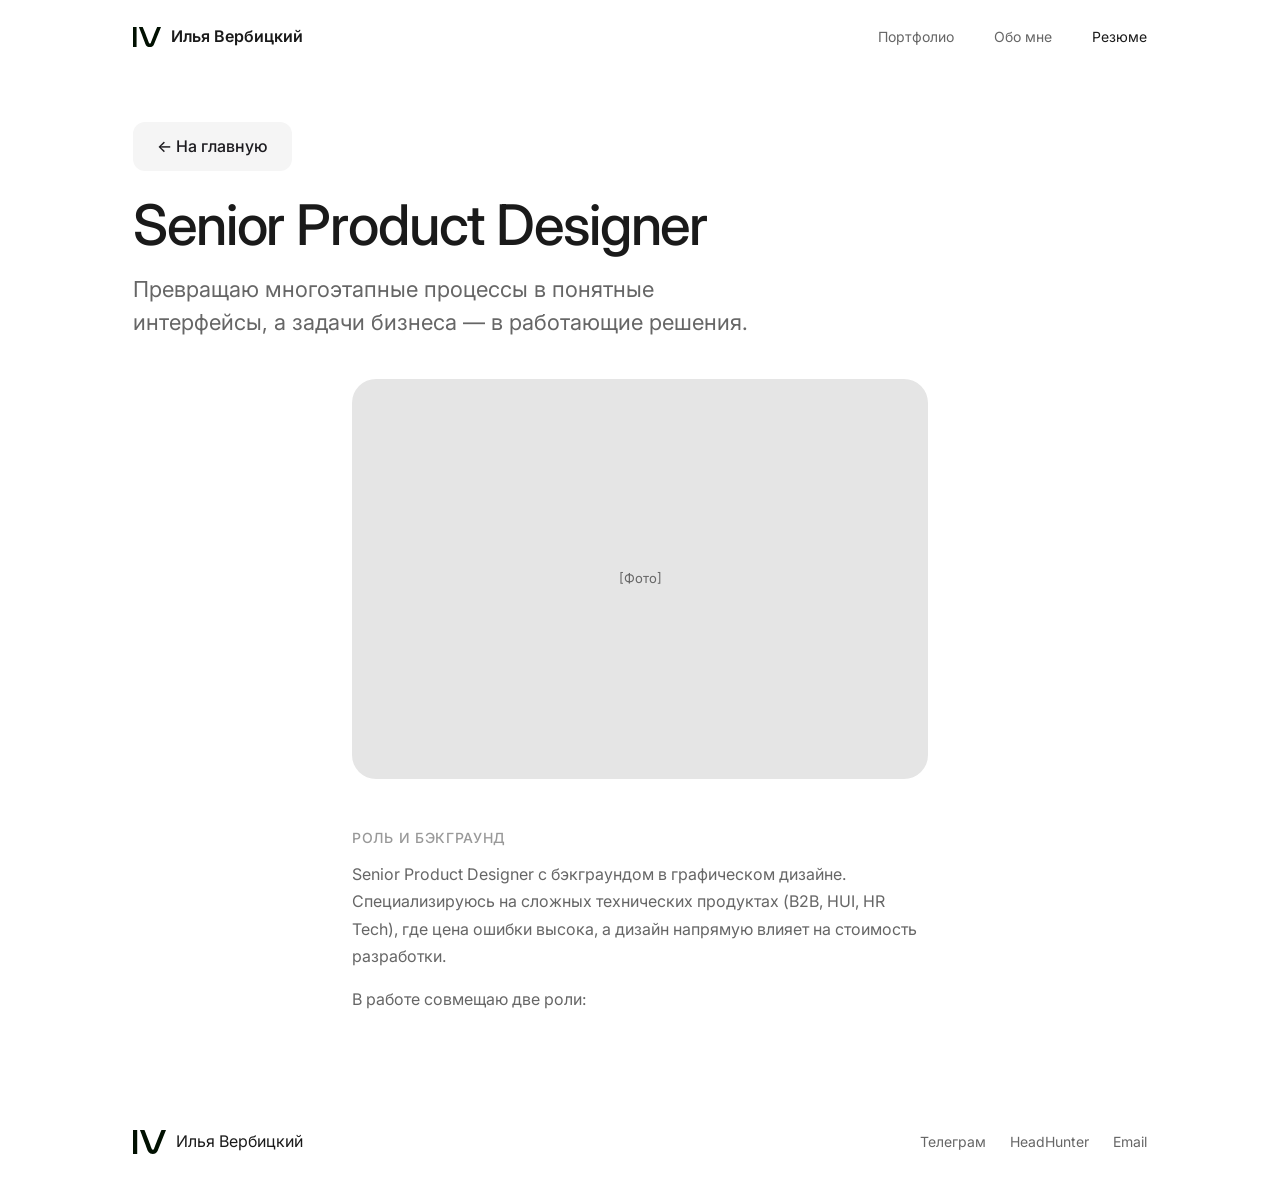
==== about.html @ c3d99a30 "Update about page with new content structure and photo placeholder" ====
<!DOCTYPE html>
<html lang="ru">
<head>
    <meta charset="UTF-8">
    <meta name="viewport" content="width=device-width, initial-scale=1.0">
    <title>Обо мне — Илья Вербицкий</title>
    <link rel="icon" type="image/x-icon" href="images/fav-icon.ico">
    <link rel="stylesheet" href="styles.css">
</head>
<body>
    <header class="header">
        <div class="container header__inner">
            <a href="/" class="logo">
                <img src="images/logo.svg" alt="Logo" class="logo__img">
                <span>Илья Вербицкий</span>
            </a>
            <nav class="nav">
                <a href="/#projects" class="nav__link">Портфолио</a>
                <a href="/#about" class="nav__link">Обо мне</a>
                <a href="images/resume.pdf" target="_blank" class="nav__link nav__link--resume">Резюме</a>
            </nav>
        </div>
    </header>

    <main>
        <section class="project-hero about-hero">
            <div class="container">
                <a href="/" class="project-hero__back">← На главную</a>
                <h1 class="project-hero__title">Senior Product Designer</h1>
                <p class="about-hero__subtitle">Превращаю многоэтапные процессы в понятные интерфейсы, а задачи бизнеса — в работающие решения.</p>
            </div>
        </section>

        <section class="about-page">
            <div class="container container--narrow">
                <div class="about-page__photo">[Фото]</div>

                <h2>Роль и Бэкграунд</h2>
                <p>Senior Product Designer с бэкграундом в графическом дизайне. Специализируюсь на сложных технических продуктах (B2B, HUI, HR Tech), где цена ошибки высока, а дизайн напрямую влияет на стоимость разработки.</p>
                <p>В работе совмещаю две роли:</p>
            </div>
        </section>
    </main>

    <footer class="footer">
        <div class="container footer__inner">
            <a href="/" class="footer__logo">
                <img src="images/logo.svg" alt="Logo" class="footer__logo-img">
                <span>Илья Вербицкий</span>
            </a>
            <div class="footer__links">
                <a href="https://t.me/gold_yaroboy">Телеграм</a>
                <a href="https://hh.ru/resume/5856a843ff042b6bfa0039ed1f545057764f38?hhtmFrom=resume_list" target="_blank">HeadHunter</a>
                <a href="mailto:e.ti.che@mail.ru">Email</a>
            </div>
        </div>
    </footer>
</body>
</html>
---- styles.css ----
@import url('https://fonts.googleapis.com/css2?family=Inter:wght@400;500;600&display=swap');

* {
    margin: 0;
    padding: 0;
    box-sizing: border-box;
}

:root {
    --color-text: #1a1a1a;
    --color-text-secondary: #666;
    --color-text-tertiary: #999;
    --color-bg: #fff;
    --color-border: #e5e5e5;
    --color-accent: #0066ff;
    --font-sans: 'Inter', -apple-system, BlinkMacSystemFont, 'Segoe UI', sans-serif;
    --container-width: 1078px;
}

html {
    scroll-behavior: smooth;
}

body {
    font-family: var(--font-sans);
    font-size: 16px;
    line-height: 1.6;
    color: var(--color-text);
    background: var(--color-bg);
    -webkit-font-smoothing: antialiased;
    -moz-osx-font-smoothing: grayscale;
}

a {
    color: inherit;
    text-decoration: none;
}

.container {
    max-width: var(--container-width);
    margin: 0 auto;
    padding: 0 32px;
}

.container--narrow {
    max-width: 640px;
}

/* Header */
.header {
    padding: 24px 0;
}

.header__inner {
    display: flex;
    justify-content: space-between;
    align-items: center;
}

.logo {
    font-weight: 600;
    font-size: 16px;
    color: var(--color-text);
    display: flex;
    align-items: center;
    gap: 10px;
}

.logo__img {
    height: 20px;
    width: auto;
}

.footer__logo-img {
    height: 16px;
    width: auto;
}

.footer__logo {
    display: flex;
    align-items: center;
    gap: 10px;
}

.footer__logo-img {
    height: 24px;
    width: auto;
}

.nav {
    display: flex;
    gap: 40px;
}

.nav__link {
    font-size: 14px;
    color: var(--color-text-secondary);
    transition: color 0.2s;
}

.nav__link:hover {
    color: var(--color-text);
}

.nav__link--resume {
    color: var(--color-text);
}

/* Hero */
.hero {
    padding: 100px 0 60px;
}

.hero__title {
    font-size: 64px;
    font-weight: 500;
    line-height: 1.1;
    margin-bottom: 24px;
    letter-spacing: -0.03em;
}

.hero__subtitle {
    font-size: 28px;
    color: var(--color-text-secondary);
    max-width: 800px;
    margin-bottom: 40px;
    line-height: 1.5;
    font-weight: 400;
}

.btn {
    display: inline-block;
    padding: 12px 24px;
    background: #F5F5F5;
    color: #1C1B1F;
    font-size: 16px;
    font-weight: 500;
    border-radius: 12px;
    transition: opacity 0.2s;
}

.btn:hover {
    opacity: 0.7;
}

/* Projects */
.projects {
    padding: 60px 0;
}

.project {
    padding: 48px 0;
}

.project__title {
    font-size: 48px;
    font-weight: 500;
    margin-bottom: 24px;
    letter-spacing: -0.02em;
}

.project__image {
    background: var(--color-border);
    border-radius: 24px;
    min-height: 400px;
    display: flex;
    align-items: center;
    justify-content: center;
    color: var(--color-text-secondary);
    font-size: 13px;
    margin-bottom: 24px;
    overflow: hidden;
}

.project__image img {
    width: 100%;
    height: auto;
    display: block;
    border-radius: 24px;
}

.project__content {
    max-width: 640px;
}

.project__description {
    color: var(--color-text-secondary);
    margin-bottom: 20px;
    line-height: 1.7;
}

.project__highlights {
    list-style: none;
    margin-bottom: 20px;
}

.project__highlights li {
    position: relative;
    padding-left: 14px;
    margin-bottom: 6px;
    font-size: 14px;
    color: var(--color-text-secondary);
    line-height: 1.5;
}

.project__highlights li::before {
    content: '•';
    position: absolute;
    left: 0;
    color: var(--color-text-tertiary);
}

.project__links {
    display: flex;
    flex-wrap: wrap;
    gap: 12px;
    font-size: 16px;
}

.project__link {
    display: inline-block;
    padding: 12px 24px;
    background: #F5F5F5;
    color: #1C1B1F;
    font-size: 16px;
    font-weight: 500;
    border-radius: 12px;
    transition: opacity 0.2s;
}

.project__link:hover {
    opacity: 0.7;
}

.project__link--muted {
    color: #1C1B1F;
}

/* About */
.about {
    padding: 60px 0;
}

.about__title {
    font-size: 48px;
    font-weight: 500;
    margin-bottom: 32px;
    letter-spacing: -0.02em;
    color: var(--color-text);
}

.about__cards {
    display: grid;
    grid-template-columns: 1fr 1fr;
    gap: 16px;
}

.about__card {
    padding: 28px 32px;
    background: #F5F5F7;
    border-radius: 24px;
    transition: opacity 0.2s;
}

.about__card:hover {
    opacity: 0.85;
}

.about__card h3 {
    font-size: 24px;
    font-weight: 500;
    margin-bottom: 12px;
}

.about__card p {
    font-size: 14px;
    color: var(--color-text-secondary);
    margin-bottom: 48px;
    line-height: 1.5;
}

.about__card-link {
    display: inline-block;
    padding: 12px 24px;
    background: #FFFFFF;
    color: #1C1B1F;
    font-size: 16px;
    font-weight: 500;
    border-radius: 12px;
}

.about__card-link:hover {
    opacity: 0.7;
}

/* Footer */
.footer {
    padding: 40px 0;
}

.footer__inner {
    display: flex;
    justify-content: space-between;
    align-items: center;
}

.footer__name {
    font-weight: 500;
    font-size: 16px;
}

.footer__links {
    display: flex;
    gap: 24px;
}

.footer__links a {
    font-size: 14px;
    color: var(--color-text-secondary);
    transition: color 0.2s;
}

.footer__links a:hover {
    color: var(--color-text);
}

/* Project Detail */
.project-hero {
    padding: 48px 0 60px;
}

.project-hero__nav {
    display: flex;
    justify-content: space-between;
    align-items: center;
    margin-bottom: 32px;
}

.project-hero__back,
.project-hero__next {
    display: inline-block;
    padding: 12px 24px;
    background: #F5F5F5;
    color: #1C1B1F;
    font-size: 16px;
    font-weight: 500;
    border-radius: 12px;
    transition: opacity 0.2s;
}

.project-hero__back:hover,
.project-hero__next:hover {
    opacity: 0.7;
}

.about-hero .project-hero__back {
    margin-bottom: 24px;
}

.about-hero .project-hero__title {
    margin-bottom: 0;
}

.project-hero__title {
    font-size: 56px;
    font-weight: 500;
    line-height: 1.1;
    margin-bottom: 20px;
    letter-spacing: -0.02em;
}

.project-hero__subtitle {
    font-size: 22px;
    color: var(--color-text-secondary);
    max-width: 640px;
    margin-bottom: 40px;
    line-height: 1.5;
}

.project-hero__meta {
    display: flex;
    gap: 48px;
    flex-wrap: wrap;
}

.project-hero__meta-item {
    display: flex;
    flex-direction: column;
    gap: 4px;
}

.project-hero__meta-label {
    font-size: 12px;
    text-transform: uppercase;
    letter-spacing: 0.05em;
    color: var(--color-text-tertiary);
}

.project-hero__meta-value {
    font-size: 14px;
    color: var(--color-text);
}

.project-cover {
    padding: 0 0 60px;
}

.project-cover__image {
    background: var(--color-border);
    border-radius: 24px;
    min-height: 480px;
    display: flex;
    align-items: center;
    justify-content: center;
    color: var(--color-text-secondary);
    font-size: 13px;
    width: 100%;
}

.project-cover__image img {
    width: 100%;
    height: auto;
    display: block;
    border-radius: 24px;
}

.project-content {
    padding: 40px 0 60px;
    border-top: 1px solid var(--color-border);
}

.project-content h2 {
    font-size: 14px;
    font-weight: 500;
    text-transform: uppercase;
    letter-spacing: 0.05em;
    color: var(--color-text-tertiary);
    margin-bottom: 12px;
    margin-top: 40px;
}

.project-content h2:first-child {
    margin-top: 0;
}

.project-content p {
    font-size: 16px;
    line-height: 1.7;
    color: var(--color-text-secondary);
    margin-bottom: 16px;
}

.project-content ul {
    list-style: none;
}

.project-content ul li {
    position: relative;
    padding-left: 16px;
    margin-bottom: 8px;
    font-size: 16px;
    color: var(--color-text-secondary);
}

.project-content ul li::before {
    content: '•';
    position: absolute;
    left: 0;
}

.project-screens {
    padding: 60px 0;
    border-top: 1px solid var(--color-border);
}

.project-screens h2 {
    font-size: 14px;
    font-weight: 500;
    text-transform: uppercase;
    letter-spacing: 0.05em;
    color: var(--color-text-tertiary);
    margin-bottom: 32px;
}

.project-screens__grid {
    display: flex;
    flex-direction: column;
    gap: 80px;
}

.project-screens__item {
    width: 100%;
}

.project-screens__item img {
    width: 100%;
    height: auto;
    display: block;
    border-radius: 24px;
}

.project-screens__item-label {
    font-size: 13px;
    color: var(--color-text-tertiary);
    margin-top: 12px;
    text-align: center;
}



.project-nav {
    padding: 60px 0;
    border-top: 1px solid var(--color-border);
}

.about-page {
    padding: 0 0 60px;
}

.about-page h2 {
    font-size: 14px;
    font-weight: 500;
    text-transform: uppercase;
    letter-spacing: 0.05em;
    color: var(--color-text-tertiary);
    margin-bottom: 12px;
    margin-top: 40px;
}

.about-page h2:first-child {
    margin-top: 0;
}

.about-page p {
    font-size: 16px;
    line-height: 1.7;
    color: var(--color-text-secondary);
    margin-bottom: 16px;
}

.about-hero {
    padding-bottom: 40px;
}

.about-hero__subtitle {
    font-size: 22px;
    color: var(--color-text-secondary);
    max-width: 640px;
    margin-top: 16px;
    line-height: 1.5;
}

.about-page__photo {
    background: var(--color-border);
    border-radius: 24px;
    min-height: 400px;
    display: flex;
    align-items: center;
    justify-content: center;
    color: var(--color-text-secondary);
    font-size: 13px;
    margin-bottom: 48px;
}

/* Mobile */
@media (max-width: 768px) {
    .container {
        padding: 0 20px;
    }

    .nav {
        gap: 20px;
    }

    .nav__link {
        font-size: 13px;
    }

    .hero {
        padding: 60px 0 40px;
    }

    .hero__title {
        font-size: 36px;
    }

    .hero__subtitle {
        font-size: 20px;
    }

    .btn {
        font-size: 16px;
    }

    .project {
        padding: 32px 0;
    }

    .project__image {
        min-height: auto;
        background: transparent;
    }

    .project__title {
        font-size: 32px;
    }

    .project-hero__nav {
        flex-direction: row;
        flex-wrap: wrap;
        align-items: center;
    }

    .about__title {
        font-size: 32px;
    }

    .about__cards {
        grid-template-columns: 1fr;
    }

    .about__card {
        padding: 24px;
    }

    .footer__inner {
        flex-direction: column;
        gap: 24px;
        text-align: center;
    }

    .footer__links {
        gap: 20px;
    }

    .project-hero {
        padding: 32px 0 40px;
    }

    .project-hero__nav {
        flex-direction: column;
        align-items: flex-start;
        gap: 8px;
    }

    .project-hero__title {
        font-size: 36px;
    }

    .project-hero__subtitle {
        font-size: 18px;
    }

    .project-hero__meta {
        gap: 24px;
    }

    .project-cover__image {
        min-height: 240px;
    }

    .project-screens__grid {
        flex-direction: column;
    }
}
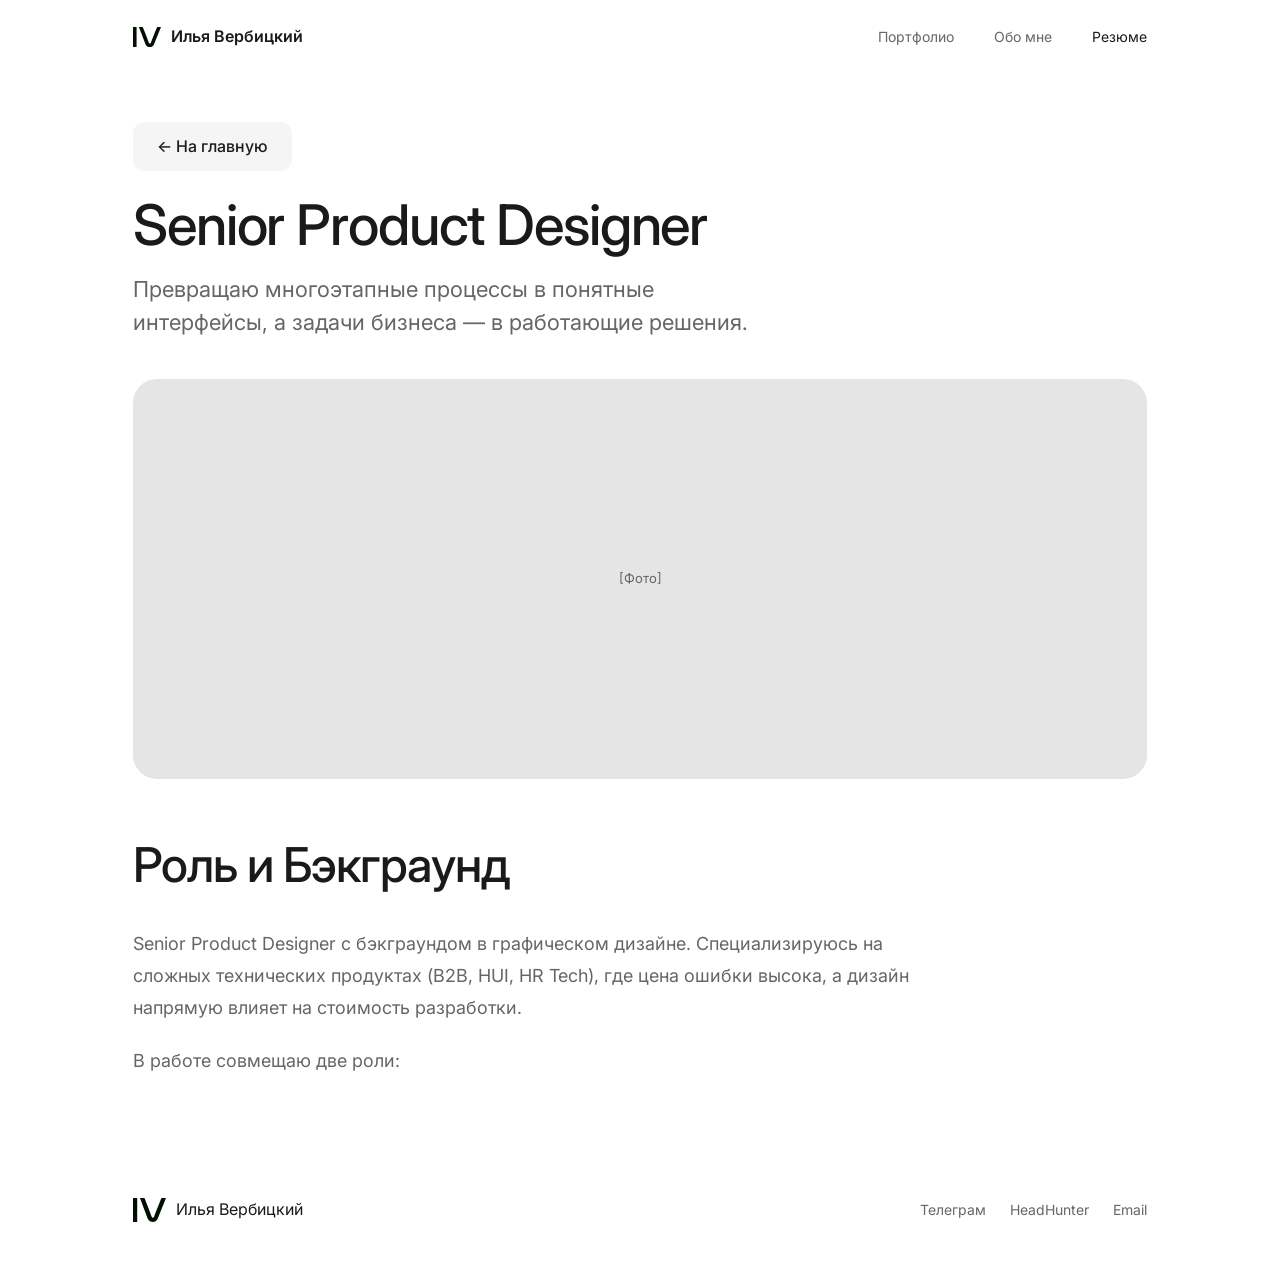
==== commit 55986041: "Fix nav link to about page, update about page layout and fonts" ====
--- a/about.html
+++ b/about.html
@@ -16,7 +16,7 @@
             </a>
             <nav class="nav">
                 <a href="/#projects" class="nav__link">Портфолио</a>
-                <a href="/#about" class="nav__link">Обо мне</a>
+                <a href="/about.html" class="nav__link">Обо мне</a>
                 <a href="images/resume.pdf" target="_blank" class="nav__link nav__link--resume">Резюме</a>
             </nav>
         </div>
@@ -32,7 +32,7 @@
         </section>
 
         <section class="about-page">
-            <div class="container container--narrow">
+            <div class="container">
                 <div class="about-page__photo">[Фото]</div>
 
                 <h2>Роль и Бэкграунд</h2>
--- a/styles.css
+++ b/styles.css
@@ -518,13 +518,12 @@
 }
 
 .about-page h2 {
-    font-size: 14px;
-    font-weight: 500;
-    text-transform: uppercase;
-    letter-spacing: 0.05em;
-    color: var(--color-text-tertiary);
-    margin-bottom: 12px;
-    margin-top: 40px;
+    font-size: 48px;
+    font-weight: 500;
+    color: var(--color-text);
+    margin-bottom: 24px;
+    margin-top: 48px;
+    letter-spacing: -0.02em;
 }
 
 .about-page h2:first-child {
@@ -532,10 +531,11 @@
 }
 
 .about-page p {
-    font-size: 16px;
-    line-height: 1.7;
-    color: var(--color-text-secondary);
-    margin-bottom: 16px;
+    font-size: 18px;
+    line-height: 1.8;
+    color: var(--color-text-secondary);
+    margin-bottom: 20px;
+    max-width: 800px;
 }
 
 .about-hero {
@@ -560,6 +560,7 @@
     color: var(--color-text-secondary);
     font-size: 13px;
     margin-bottom: 48px;
+    width: 100%;
 }
 
 /* Mobile */
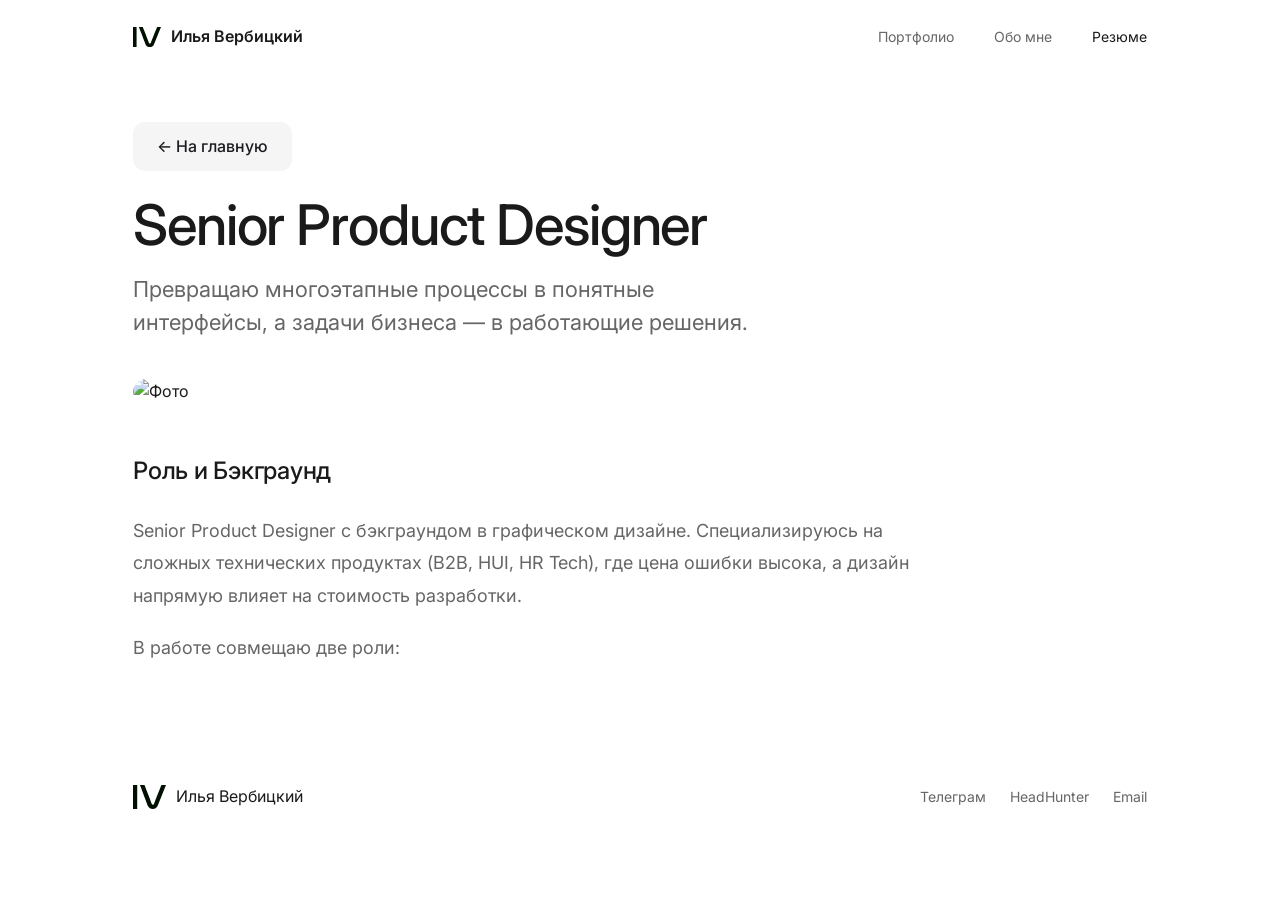
==== commit fa688d4a: "Add photo to about page, reduce heading size" ====
--- a/about.html
+++ b/about.html
@@ -33,7 +33,7 @@
 
         <section class="about-page">
             <div class="container">
-                <div class="about-page__photo">[Фото]</div>
+                <div class="about-page__photo"><img src="images/Фото на страницу обо мне.png" alt="Фото"></div>
 
                 <h2>Роль и Бэкграунд</h2>
                 <p>Senior Product Designer с бэкграундом в графическом дизайне. Специализируюсь на сложных технических продуктах (B2B, HUI, HR Tech), где цена ошибки высока, а дизайн напрямую влияет на стоимость разработки.</p>
--- a/styles.css
+++ b/styles.css
@@ -518,12 +518,12 @@
 }
 
 .about-page h2 {
-    font-size: 48px;
+    font-size: 24px;
     font-weight: 500;
     color: var(--color-text);
     margin-bottom: 24px;
     margin-top: 48px;
-    letter-spacing: -0.02em;
+    letter-spacing: -0.01em;
 }
 
 .about-page h2:first-child {
@@ -551,16 +551,17 @@
 }
 
 .about-page__photo {
-    background: var(--color-border);
-    border-radius: 24px;
-    min-height: 400px;
-    display: flex;
-    align-items: center;
-    justify-content: center;
-    color: var(--color-text-secondary);
-    font-size: 13px;
+    border-radius: 24px;
     margin-bottom: 48px;
     width: 100%;
+    overflow: hidden;
+}
+
+.about-page__photo img {
+    width: 100%;
+    height: auto;
+    display: block;
+    border-radius: 24px;
 }
 
 /* Mobile */
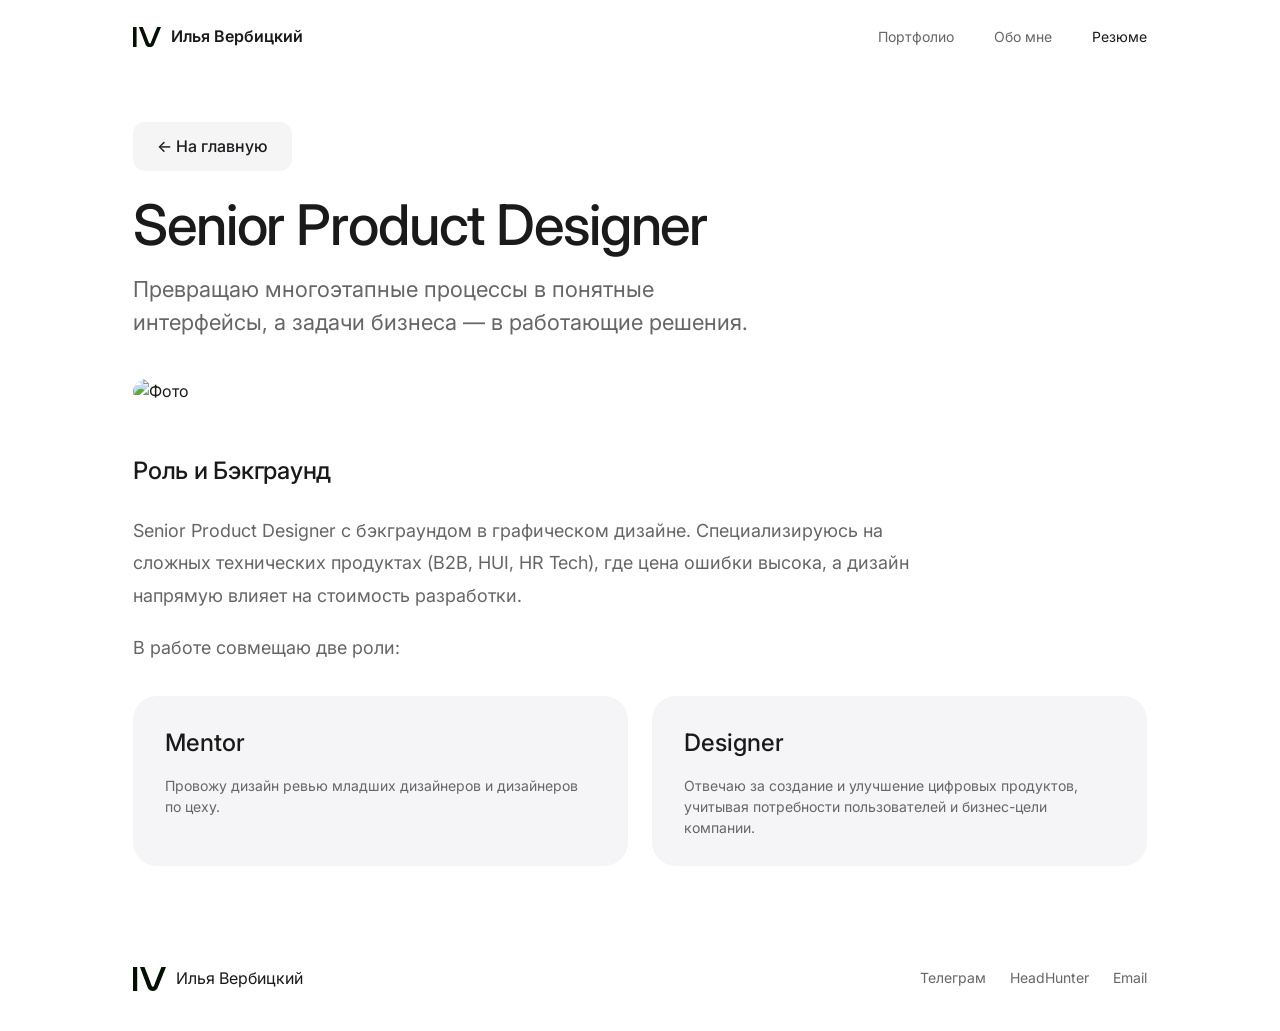
==== commit a3f5c493: "Add role cards to about page (Mentor and Designer)" ====
--- a/about.html
+++ b/about.html
@@ -38,6 +38,17 @@
                 <h2>Роль и Бэкграунд</h2>
                 <p>Senior Product Designer с бэкграундом в графическом дизайне. Специализируюсь на сложных технических продуктах (B2B, HUI, HR Tech), где цена ошибки высока, а дизайн напрямую влияет на стоимость разработки.</p>
                 <p>В работе совмещаю две роли:</p>
+
+                <div class="about-roles">
+                    <div class="about-role">
+                        <h3>Mentor</h3>
+                        <p>Провожу дизайн ревью младших дизайнеров и дизайнеров по цеху.</p>
+                    </div>
+                    <div class="about-role">
+                        <h3>Designer</h3>
+                        <p>Отвечаю за создание и улучшение цифровых продуктов, учитывая потребности пользователей и бизнес-цели компании.</p>
+                    </div>
+                </div>
             </div>
         </section>
     </main>
--- a/styles.css
+++ b/styles.css
@@ -564,6 +564,32 @@
     border-radius: 24px;
 }
 
+.about-roles {
+    display: grid;
+    grid-template-columns: 1fr 1fr;
+    gap: 24px;
+    margin-top: 32px;
+}
+
+.about-role {
+    padding: 28px 32px;
+    background: #F5F5F7;
+    border-radius: 24px;
+}
+
+.about-role h3 {
+    font-size: 24px;
+    font-weight: 500;
+    margin-bottom: 12px;
+}
+
+.about-role p {
+    font-size: 14px;
+    color: var(--color-text-secondary);
+    line-height: 1.5;
+    margin-bottom: 0;
+}
+
 /* Mobile */
 @media (max-width: 768px) {
     .container {
@@ -625,6 +651,10 @@
         padding: 24px;
     }
 
+    .about-roles {
+        grid-template-columns: 1fr;
+    }
+
     .footer__inner {
         flex-direction: column;
         gap: 24px;
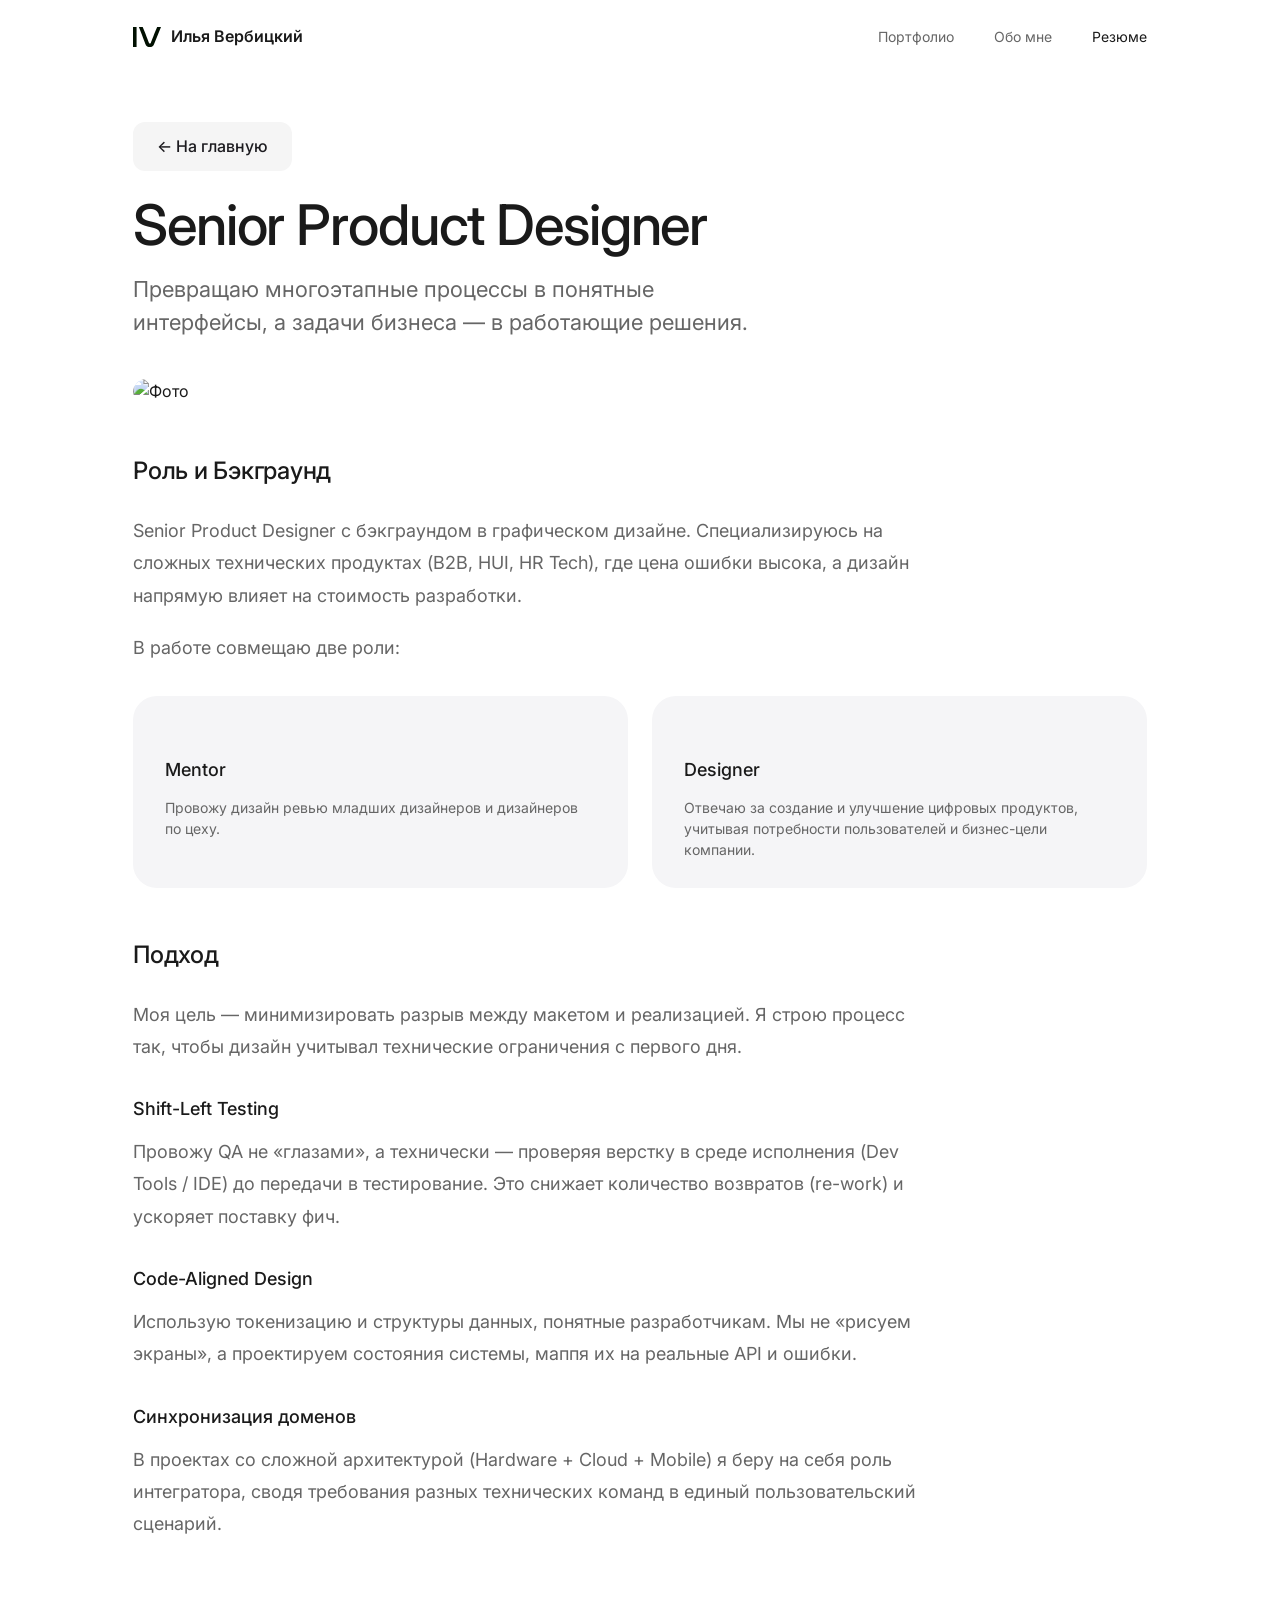
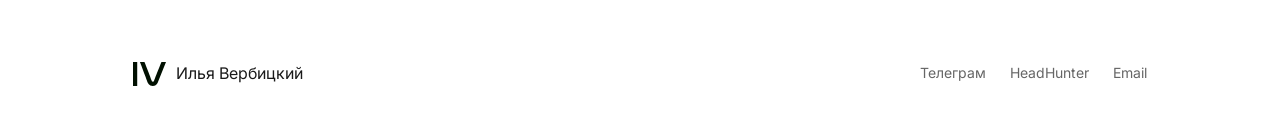
==== commit be18a862: "Add approach section to about page" ====
--- a/about.html
+++ b/about.html
@@ -49,6 +49,18 @@
                         <p>Отвечаю за создание и улучшение цифровых продуктов, учитывая потребности пользователей и бизнес-цели компании.</p>
                     </div>
                 </div>
+
+                <h2>Подход</h2>
+                <p>Моя цель — минимизировать разрыв между макетом и реализацией. Я строю процесс так, чтобы дизайн учитывал технические ограничения с первого дня.</p>
+
+                <h3>Shift-Left Testing</h3>
+                <p>Провожу QA не «глазами», а технически — проверяя верстку в среде исполнения (Dev Tools / IDE) до передачи в тестирование. Это снижает количество возвратов (re-work) и ускоряет поставку фич.</p>
+
+                <h3>Code-Aligned Design</h3>
+                <p>Использую токенизацию и структуры данных, понятные разработчикам. Мы не «рисуем экраны», а проектируем состояния системы, маппя их на реальные API и ошибки.</p>
+
+                <h3>Синхронизация доменов</h3>
+                <p>В проектах со сложной архитектурой (Hardware + Cloud + Mobile) я беру на себя роль интегратора, сводя требования разных технических команд в единый пользовательский сценарий.</p>
             </div>
         </section>
     </main>
--- a/styles.css
+++ b/styles.css
@@ -590,6 +590,14 @@
     margin-bottom: 0;
 }
 
+.about-page h3 {
+    font-size: 18px;
+    font-weight: 500;
+    color: var(--color-text);
+    margin-bottom: 12px;
+    margin-top: 32px;
+}
+
 /* Mobile */
 @media (max-width: 768px) {
     .container {
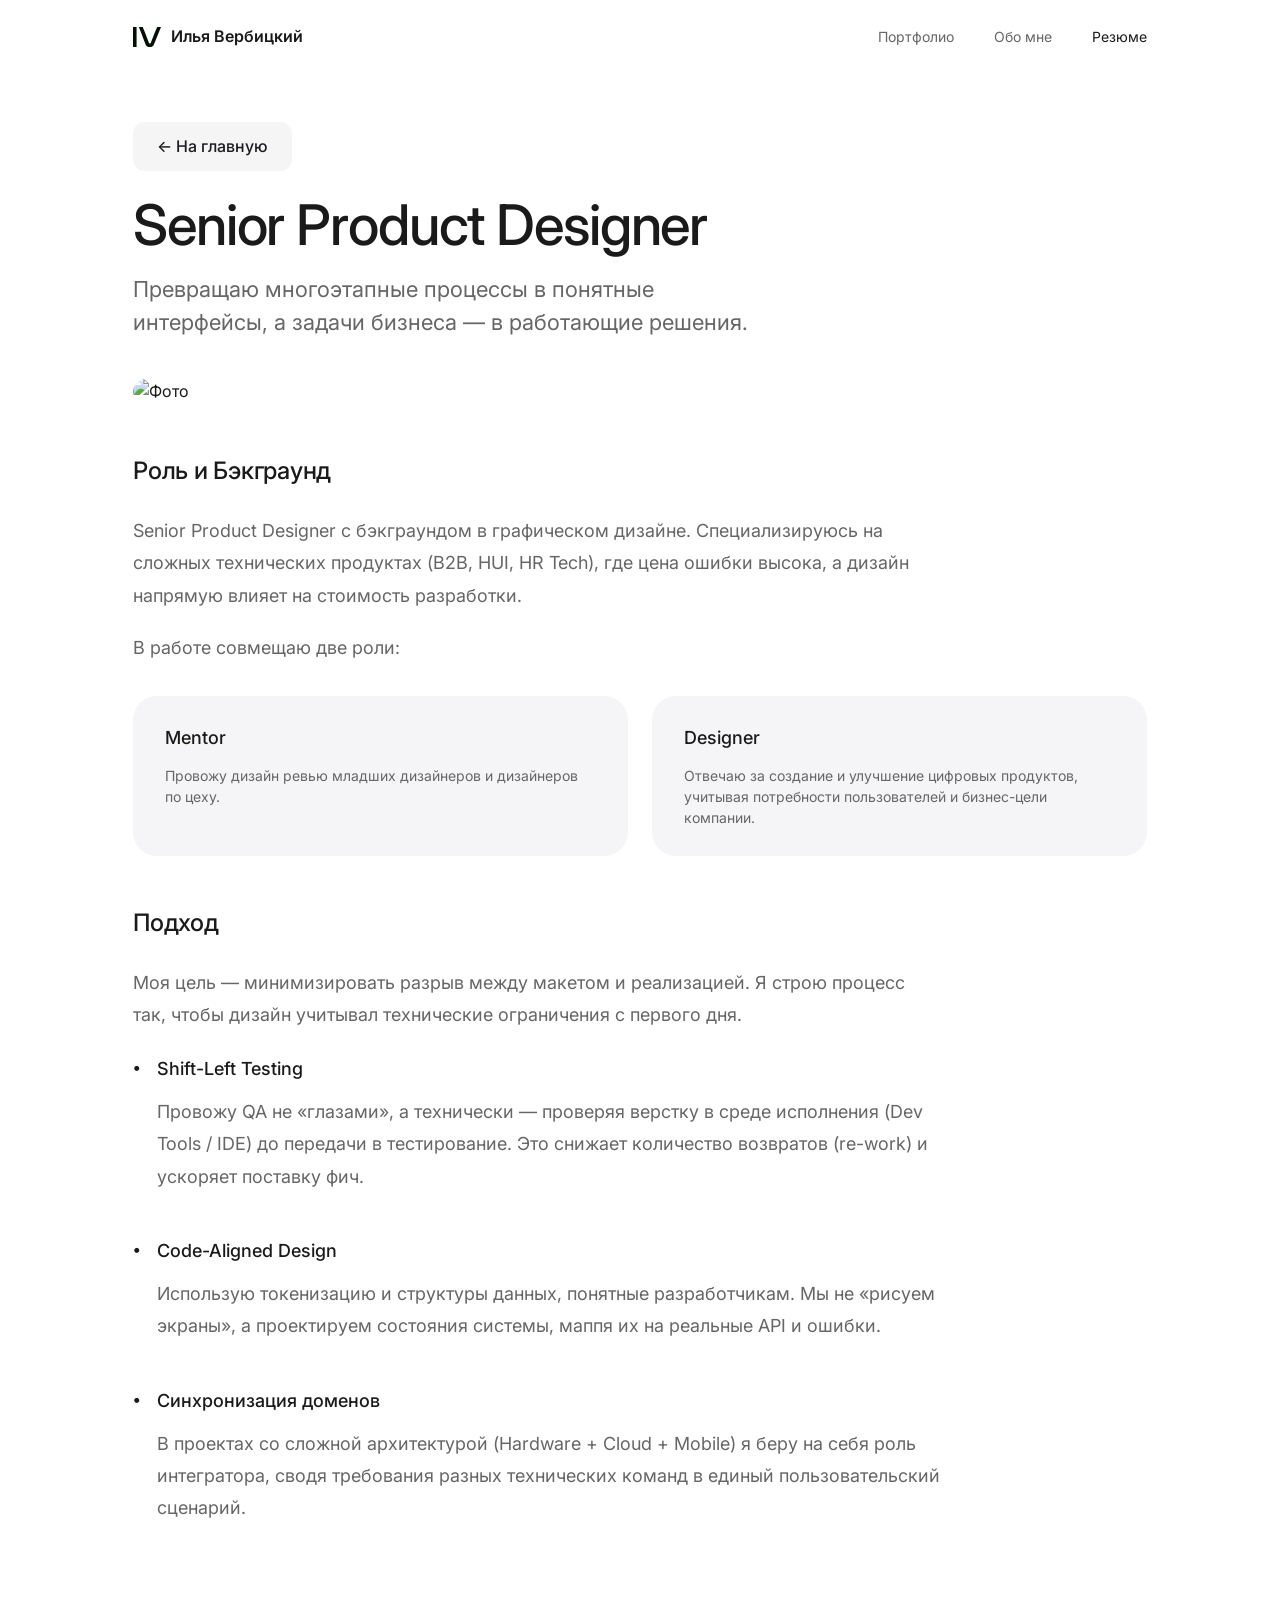
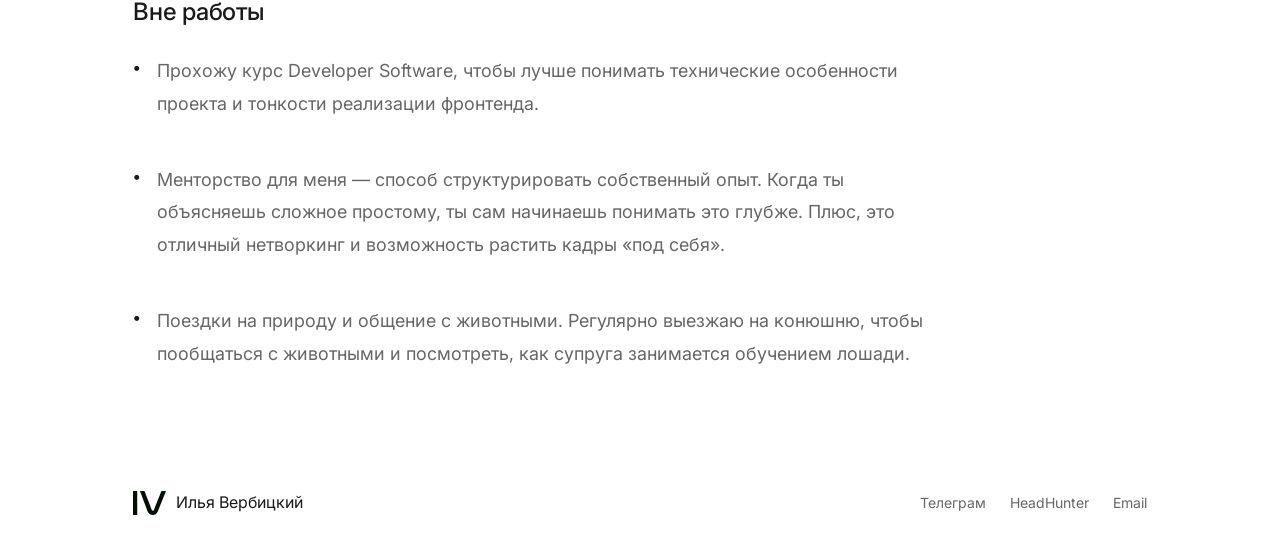
==== commit a823a7e5: "Add 'Outside work' section to about page" ====
--- a/about.html
+++ b/about.html
@@ -53,14 +53,33 @@
                 <h2>Подход</h2>
                 <p>Моя цель — минимизировать разрыв между макетом и реализацией. Я строю процесс так, чтобы дизайн учитывал технические ограничения с первого дня.</p>
 
-                <h3>Shift-Left Testing</h3>
-                <p>Провожу QA не «глазами», а технически — проверяя верстку в среде исполнения (Dev Tools / IDE) до передачи в тестирование. Это снижает количество возвратов (re-work) и ускоряет поставку фич.</p>
+                <div class="approach-list">
+                    <div class="approach-item">
+                        <h3>Shift-Left Testing</h3>
+                        <p>Провожу QA не «глазами», а технически — проверяя верстку в среде исполнения (Dev Tools / IDE) до передачи в тестирование. Это снижает количество возвратов (re-work) и ускоряет поставку фич.</p>
+                    </div>
+                    <div class="approach-item">
+                        <h3>Code-Aligned Design</h3>
+                        <p>Использую токенизацию и структуры данных, понятные разработчикам. Мы не «рисуем экраны», а проектируем состояния системы, маппя их на реальные API и ошибки.</p>
+                    </div>
+                    <div class="approach-item">
+                        <h3>Синхронизация доменов</h3>
+                        <p>В проектах со сложной архитектурой (Hardware + Cloud + Mobile) я беру на себя роль интегратора, сводя требования разных технических команд в единый пользовательский сценарий.</p>
+                    </div>
+                </div>
 
-                <h3>Code-Aligned Design</h3>
-                <p>Использую токенизацию и структуры данных, понятные разработчикам. Мы не «рисуем экраны», а проектируем состояния системы, маппя их на реальные API и ошибки.</p>
-
-                <h3>Синхронизация доменов</h3>
-                <p>В проектах со сложной архитектурой (Hardware + Cloud + Mobile) я беру на себя роль интегратора, сводя требования разных технических команд в единый пользовательский сценарий.</p>
+                <h2>Вне работы</h2>
+                <div class="approach-list">
+                    <div class="approach-item">
+                        <p>Прохожу курс Developer Software, чтобы лучше понимать технические особенности проекта и тонкости реализации фронтенда.</p>
+                    </div>
+                    <div class="approach-item">
+                        <p>Менторство для меня — способ структурировать собственный опыт. Когда ты объясняешь сложное простому, ты сам начинаешь понимать это глубже. Плюс, это отличный нетворкинг и возможность растить кадры «под себя».</p>
+                    </div>
+                    <div class="approach-item">
+                        <p>Поездки на природу и общение с животными. Регулярно выезжаю на конюшню, чтобы пообщаться с животными и посмотреть, как супруга занимается обучением лошади.</p>
+                    </div>
+                </div>
             </div>
         </section>
     </main>
--- a/styles.css
+++ b/styles.css
@@ -581,6 +581,7 @@
     font-size: 24px;
     font-weight: 500;
     margin-bottom: 12px;
+    margin-top: 0;
 }
 
 .about-role p {
@@ -590,12 +591,70 @@
     margin-bottom: 0;
 }
 
+.approach-list {
+    margin-top: 24px;
+    display: flex;
+    flex-direction: column;
+    gap: 24px;
+}
+
+.approach-item {
+    padding-left: 24px;
+    position: relative;
+}
+
+.approach-item::before {
+    content: '•';
+    position: absolute;
+    left: 0;
+    color: var(--color-text);
+    font-weight: 700;
+}
+
+.approach-item h3 {
+    font-size: 18px;
+    font-weight: 500;
+    color: var(--color-text);
+    margin: 0 0 12px 0;
+}
+
+.about-role p {
+    font-size: 14px;
+    color: var(--color-text-secondary);
+    line-height: 1.5;
+    margin-bottom: 0;
+}
+
 .about-page h3 {
     font-size: 18px;
     font-weight: 500;
     color: var(--color-text);
     margin-bottom: 12px;
-    margin-top: 32px;
+}
+
+.approach-list {
+    margin-top: 24px;
+    display: flex;
+    flex-direction: column;
+    gap: 24px;
+}
+
+.approach-item {
+    padding-left: 24px;
+    position: relative;
+}
+
+.approach-item::before {
+    content: '•';
+    position: absolute;
+    left: 0;
+    color: var(--color-text);
+    font-weight: 700;
+}
+
+.approach-item h3 {
+    margin: 0 0 12px 0;
+    padding-top: 0;
 }
 
 /* Mobile */
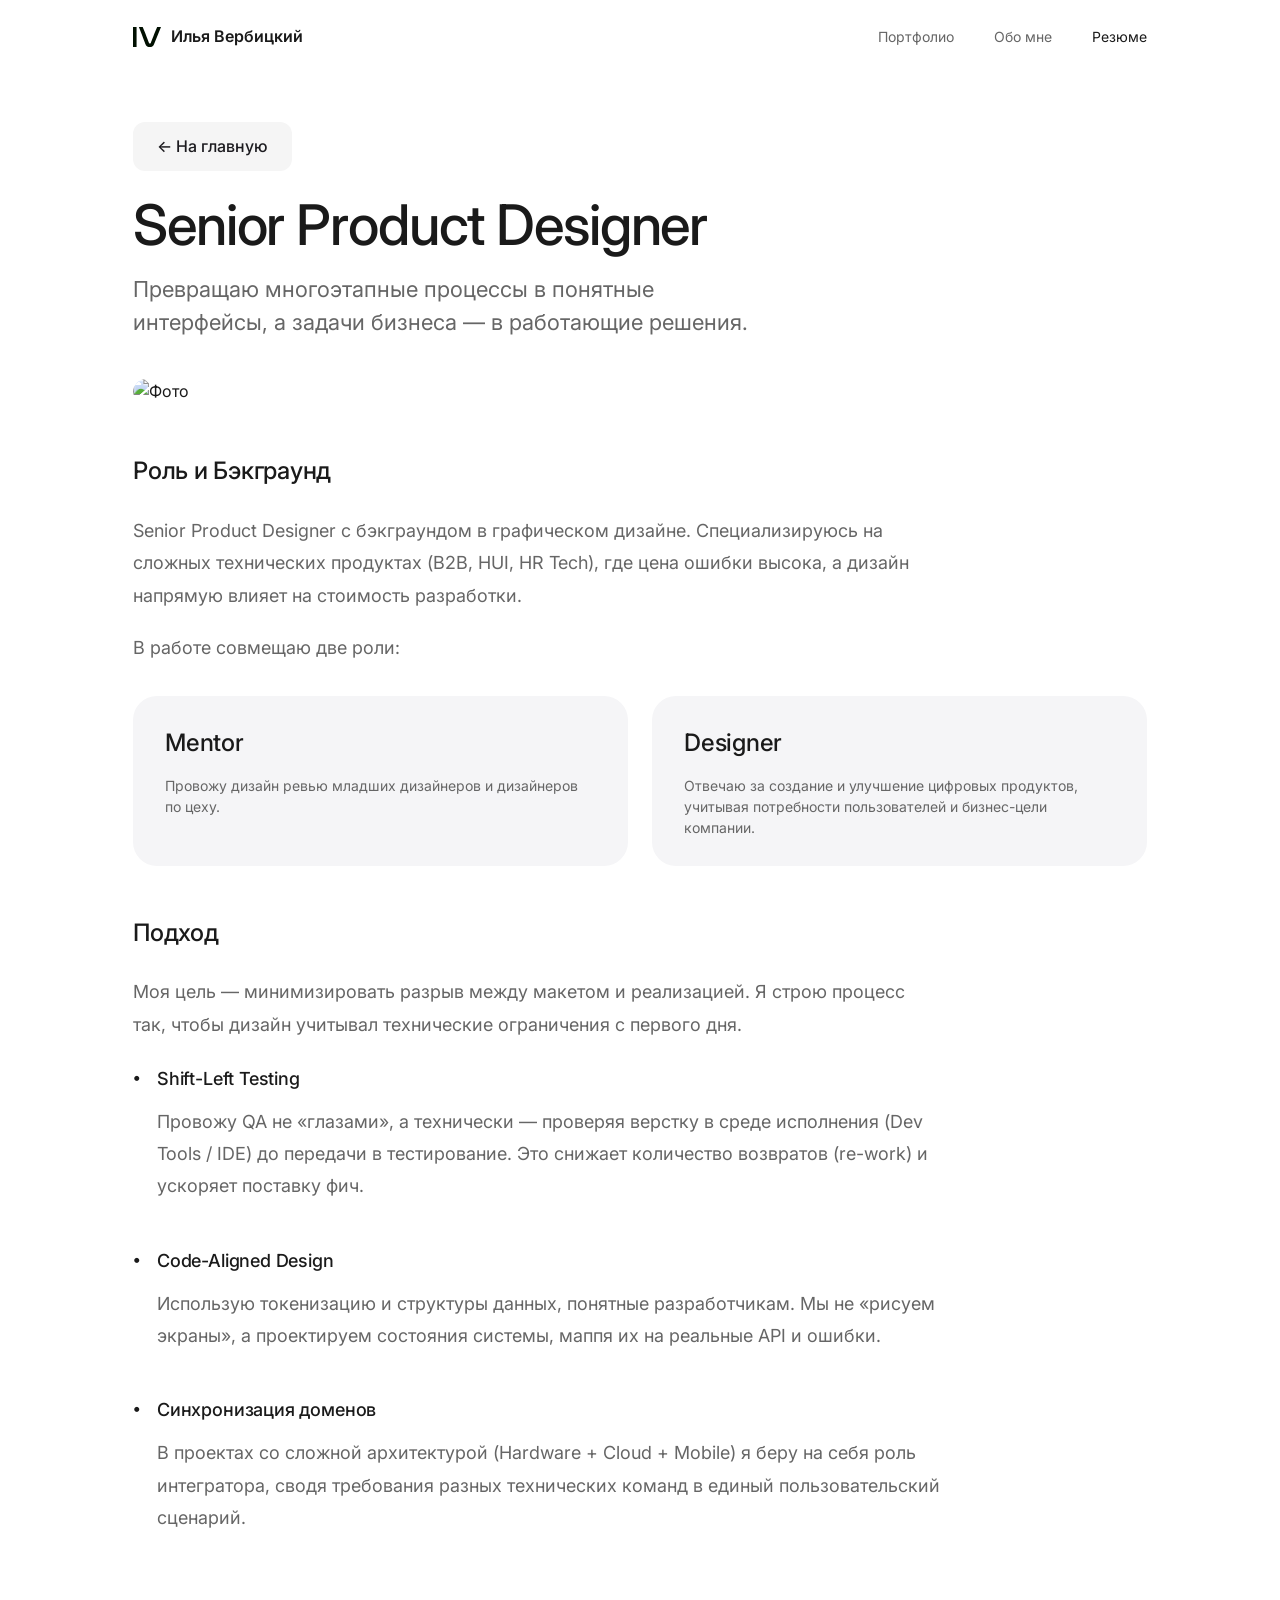
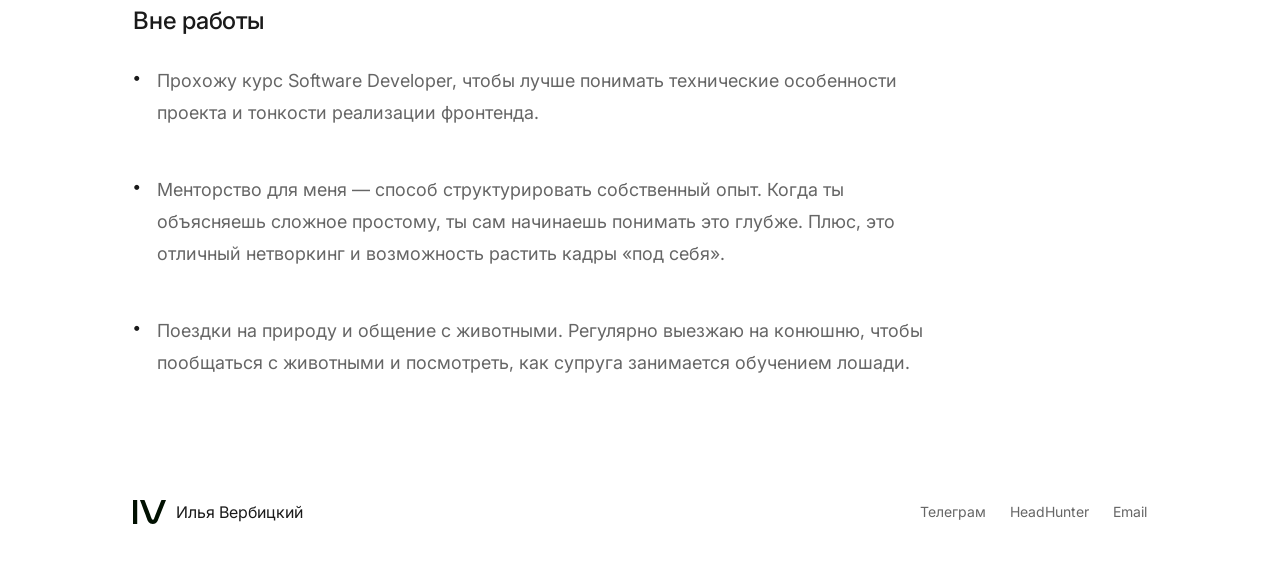
==== commit 0d512391: "Change headings on about page: section headers to h2, subsections to h2" ====
--- a/about.html
+++ b/about.html
@@ -41,11 +41,11 @@
 
                 <div class="about-roles">
                     <div class="about-role">
-                        <h3>Mentor</h3>
+                        <h2>Mentor</h2>
                         <p>Провожу дизайн ревью младших дизайнеров и дизайнеров по цеху.</p>
                     </div>
                     <div class="about-role">
-                        <h3>Designer</h3>
+                        <h2>Designer</h2>
                         <p>Отвечаю за создание и улучшение цифровых продуктов, учитывая потребности пользователей и бизнес-цели компании.</p>
                     </div>
                 </div>
@@ -55,15 +55,15 @@
 
                 <div class="approach-list">
                     <div class="approach-item">
-                        <h3>Shift-Left Testing</h3>
+                        <h2>Shift-Left Testing</h2>
                         <p>Провожу QA не «глазами», а технически — проверяя верстку в среде исполнения (Dev Tools / IDE) до передачи в тестирование. Это снижает количество возвратов (re-work) и ускоряет поставку фич.</p>
                     </div>
                     <div class="approach-item">
-                        <h3>Code-Aligned Design</h3>
+                        <h2>Code-Aligned Design</h2>
                         <p>Использую токенизацию и структуры данных, понятные разработчикам. Мы не «рисуем экраны», а проектируем состояния системы, маппя их на реальные API и ошибки.</p>
                     </div>
                     <div class="approach-item">
-                        <h3>Синхронизация доменов</h3>
+                        <h2>Синхронизация доменов</h2>
                         <p>В проектах со сложной архитектурой (Hardware + Cloud + Mobile) я беру на себя роль интегратора, сводя требования разных технических команд в единый пользовательский сценарий.</p>
                     </div>
                 </div>
@@ -71,7 +71,7 @@
                 <h2>Вне работы</h2>
                 <div class="approach-list">
                     <div class="approach-item">
-                        <p>Прохожу курс Developer Software, чтобы лучше понимать технические особенности проекта и тонкости реализации фронтенда.</p>
+                        <p>Прохожу курс Software Developer, чтобы лучше понимать технические особенности проекта и тонкости реализации фронтенда.</p>
                     </div>
                     <div class="approach-item">
                         <p>Менторство для меня — способ структурировать собственный опыт. Когда ты объясняешь сложное простому, ты сам начинаешь понимать это глубже. Плюс, это отличный нетворкинг и возможность растить кадры «под себя».</p>
--- a/styles.css
+++ b/styles.css
@@ -577,7 +577,7 @@
     border-radius: 24px;
 }
 
-.about-role h3 {
+.about-role h2 {
     font-size: 24px;
     font-weight: 500;
     margin-bottom: 12px;
@@ -611,7 +611,7 @@
     font-weight: 700;
 }
 
-.approach-item h3 {
+.approach-item h2 {
     font-size: 18px;
     font-weight: 500;
     color: var(--color-text);
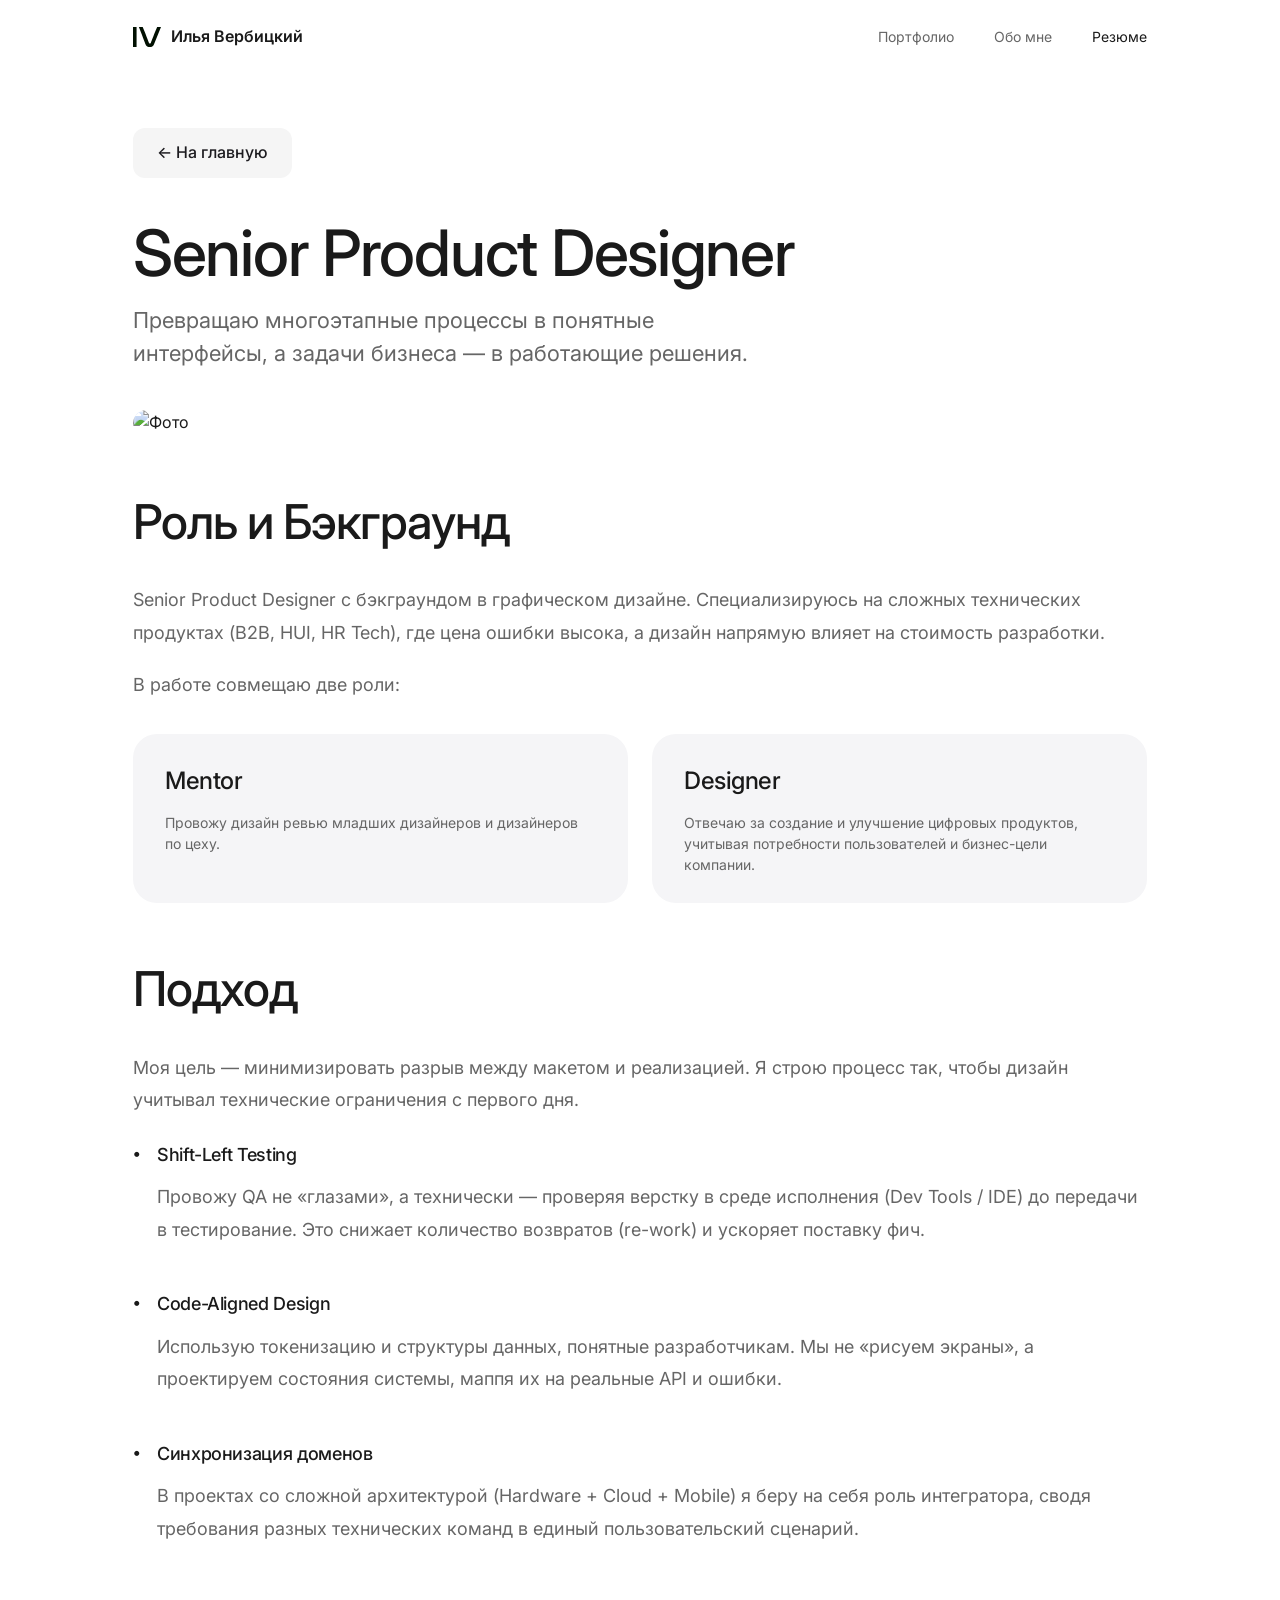
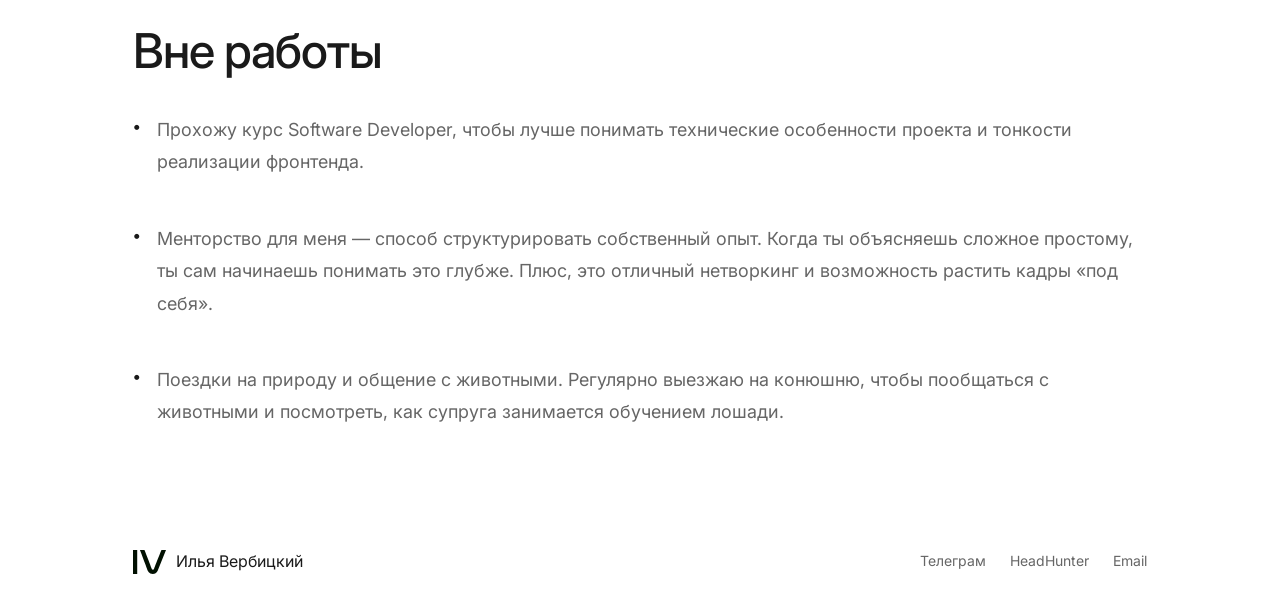
==== commit ccff2f5c: "Add Open Graph and Twitter Card meta tags for social previews" ====
--- a/about.html
+++ b/about.html
@@ -5,6 +5,15 @@
     <meta name="viewport" content="width=device-width, initial-scale=1.0">
     <title>Обо мне — Илья Вербицкий</title>
     <link rel="icon" type="image/x-icon" href="images/fav-icon.ico">
+    <meta property="og:title" content="Обо мне — Илья Вербицкий">
+    <meta property="og:description" content="Дизайнер продуктов с инженерным мышлением. Работаю со сложными B2B-системами.">
+    <meta property="og:image" content="https://gold-yaroboy.github.io/images/og-image.png">
+    <meta property="og:url" content="https://gold-yaroboy.github.io/about.html">
+    <meta property="og:type" content="website">
+    <meta name="twitter:card" content="summary_large_image">
+    <meta name="twitter:title" content="Обо мне — Илья Вербицкий">
+    <meta name="twitter:description" content="Дизайнер продуктов с инженерным мышлением. Работаю со сложными B2B-системами.">
+    <meta name="twitter:image" content="https://gold-yaroboy.github.io/images/og-image.png">
     <link rel="stylesheet" href="styles.css">
 </head>
 <body>
--- a/styles.css
+++ b/styles.css
@@ -29,6 +29,7 @@
     background: var(--color-bg);
     -webkit-font-smoothing: antialiased;
     -moz-osx-font-smoothing: grayscale;
+    padding-top: 80px;
 }
 
 a {
@@ -49,6 +50,13 @@
 /* Header */
 .header {
     padding: 24px 0;
+    position: fixed;
+    top: 0;
+    left: 0;
+    right: 0;
+    background: rgba(255,255,255,0.95);
+    backdrop-filter: blur(10px);
+    z-index: 1000;
 }
 
 .header__inner {
@@ -122,7 +130,7 @@
 .hero__subtitle {
     font-size: 28px;
     color: var(--color-text-secondary);
-    max-width: 800px;
+    max-width: 100%;
     margin-bottom: 40px;
     line-height: 1.5;
     font-weight: 400;
@@ -180,13 +188,14 @@
 }
 
 .project__content {
-    max-width: 640px;
+    max-width: 100%;
 }
 
 .project__description {
     color: var(--color-text-secondary);
     margin-bottom: 20px;
     line-height: 1.7;
+    max-width: 100%;
 }
 
 .project__highlights {
@@ -247,6 +256,19 @@
     margin-bottom: 32px;
     letter-spacing: -0.02em;
     color: var(--color-text);
+}
+
+.about-page h2 {
+    font-size: 48px;
+    font-weight: 500;
+    color: var(--color-text);
+    margin-bottom: 24px;
+    margin-top: 48px;
+    letter-spacing: -0.02em;
+}
+
+.about-page h2:first-child {
+    margin-top: 0;
 }
 
 .about__cards {
@@ -354,11 +376,25 @@
 }
 
 .about-hero .project-hero__back {
-    margin-bottom: 24px;
+    margin-bottom: 40px;
 }
 
 .about-hero .project-hero__title {
     margin-bottom: 0;
+    font-size: 64px;
+}
+
+.about-page h2 {
+    font-size: 48px;
+    font-weight: 500;
+    color: var(--color-text);
+    margin-bottom: 24px;
+    margin-top: 48px;
+    letter-spacing: -0.02em;
+}
+
+.about-page h2:first-child {
+    margin-top: 0;
 }
 
 .project-hero__title {
@@ -372,7 +408,7 @@
 .project-hero__subtitle {
     font-size: 22px;
     color: var(--color-text-secondary);
-    max-width: 640px;
+    max-width: 100%;
     margin-bottom: 40px;
     line-height: 1.5;
 }
@@ -448,6 +484,7 @@
     line-height: 1.7;
     color: var(--color-text-secondary);
     margin-bottom: 16px;
+    max-width: 100%;
 }
 
 .project-content ul {
@@ -517,25 +554,12 @@
     padding: 0 0 60px;
 }
 
-.about-page h2 {
-    font-size: 24px;
-    font-weight: 500;
-    color: var(--color-text);
-    margin-bottom: 24px;
-    margin-top: 48px;
-    letter-spacing: -0.01em;
-}
-
-.about-page h2:first-child {
-    margin-top: 0;
-}
-
 .about-page p {
     font-size: 18px;
     line-height: 1.8;
     color: var(--color-text-secondary);
     margin-bottom: 20px;
-    max-width: 800px;
+    max-width: 100%;
 }
 
 .about-hero {
@@ -589,6 +613,7 @@
     color: var(--color-text-secondary);
     line-height: 1.5;
     margin-bottom: 0;
+    max-width: 100%;
 }
 
 .approach-list {
@@ -618,6 +643,10 @@
     margin: 0 0 12px 0;
 }
 
+.approach-item p {
+    max-width: 100%;
+}
+
 .about-role p {
     font-size: 14px;
     color: var(--color-text-secondary);
